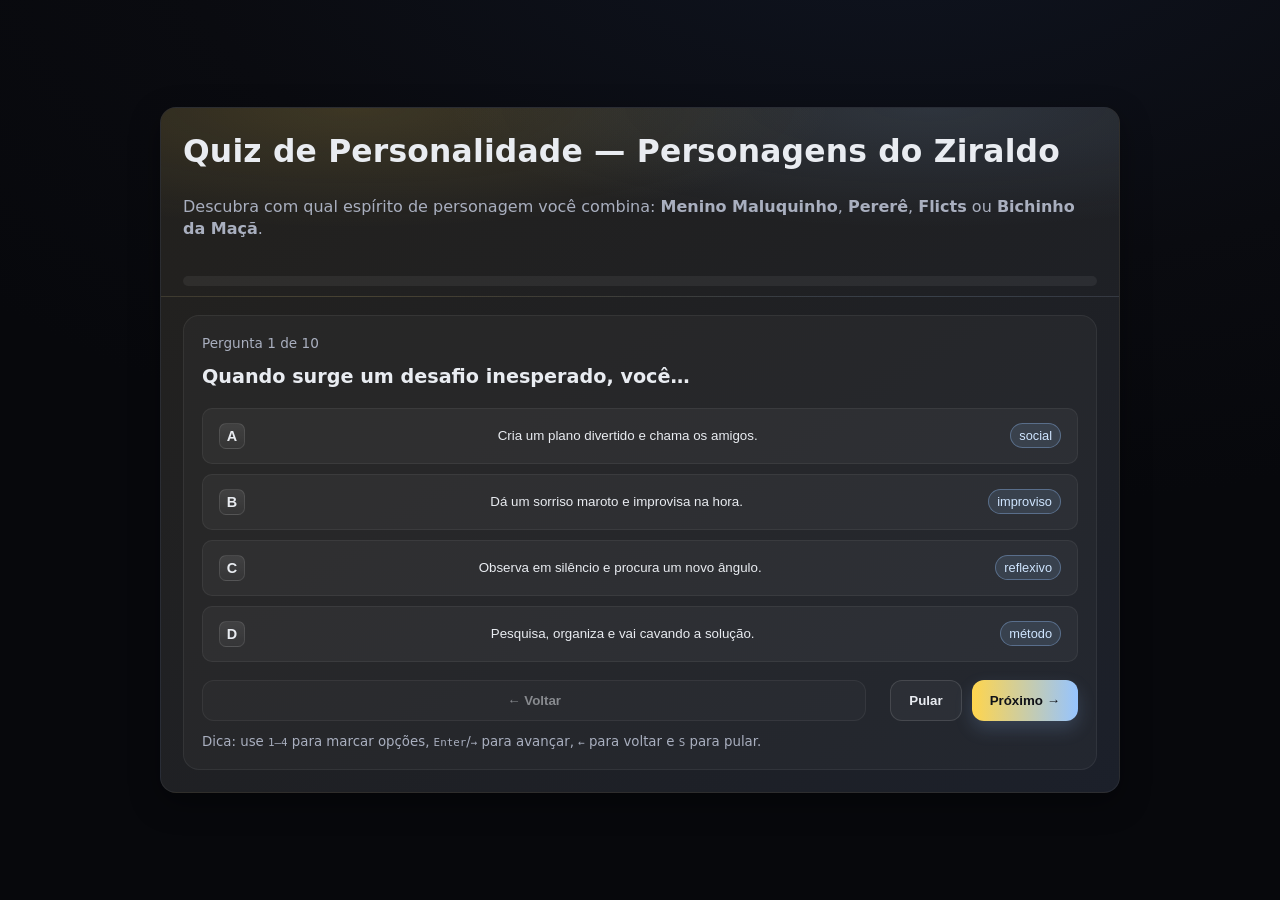
==== quiz.html @ fff54e87 "a" ====
<!DOCTYPE html>
<html lang="pt-BR">
<head>
  <meta charset="utf-8" />
  <meta name="viewport" content="width=device-width, initial-scale=1" />
  <title>Quiz de Personalidade — Personagens do Ziraldo</title>
  <meta name="description" content="Jogo de quiz de personalidade inspirado nos personagens do Ziraldo." />
  <link rel="stylesheet" href="css/quiz.css" />
</head>
<body>
  <div class="wrap">
    <main class="card" role="main" aria-labelledby="quiz-title">
      <header class="header">
        <div class="title" id="quiz-title">Quiz de Personalidade — Personagens do Ziraldo</div>
        <p class="subtitle">
          Descubra com qual espírito de personagem você combina:
          <strong>Menino Maluquinho</strong>, <strong>Pererê</strong>,
          <strong>Flicts</strong> ou <strong>Bichinho da Maçã</strong>.
        </p>
        <div class="progress" aria-label="Progresso">
          <div id="progress-bar"></div>
        </div>
      </header>

      <section class="content">
        <!-- Caixa de Perguntas -->
        <div class="question-box" id="question-box" aria-live="polite">
          <div class="question-index" id="q-index">Pergunta 1 de 10</div>
          <div class="question-text" id="q-text">Carregando…</div>
          <div class="options" id="options">
            <!-- opções via JS -->
          </div>

          <div class="nav">
            <button class="btn secondary" id="prev" aria-label="Voltar (tecla ←)">← Voltar</button>
            <div class="spacer"></div>
            <div class="nav-right">
              <button class="btn secondary" id="skip" aria-label="Pular (tecla S)">Pular</button>
              <button class="btn" id="next" aria-label="Próximo (tecla → ou Enter)">Próximo →</button>
            </div>
          </div>
          <small class="hint">
            Dica: use <kbd>1–4</kbd> para marcar opções, <kbd>Enter</kbd>/<kbd>→</kbd> para avançar,
            <kbd>←</kbd> para voltar e <kbd>S</kbd> para pular.
          </small>
        </div>

        <!-- Resultados -->
        <div class="result" id="result">
          <div class="result-card">
            <div class="result-head">
              <div class="badge" id="res-badge">★</div>
              <div class="result-title" id="res-title">Seu resultado</div>
            </div>
            <div class="result-grid">
              <div class="col">
                <p id="res-desc">Descrição do personagem…</p>
                <div class="traits" id="res-traits">
                  <!-- chips -->
                </div>
              </div>
              <div class="col">
                <div class="share">
                  <button class="btn" id="restart">Jogar de novo</button>
                  <button class="btn secondary" id="copy">Copiar resultado</button>
                </div>
                <small class="muted">
                  Este quiz é uma brincadeira inspirada em temas e personagens do Ziraldo.
                </small>
              </div>
            </div>
          </div>
        </div>
      </section>
    </main>
  </div>

  <script src="js/quiz.js" defer></script>
</body>
</html>
---- css/quiz.css ----
/* ===== Variáveis e reset leve ===== */
:root{
  --bg: #0c0c0f;
  --panel: #12131a;
  --ink: #e9ecf1;
  --muted: #a9afbf;
  --brand: #ffd54d;    /* amarelo suave */
  --brand-2: #96c4ff;  /* azul claro */
  --accent: #ffffff;
  --ok: #00d38f;
  --warn: #ffb74d;
  --err: #ff6e6e;
  --radius: 16px;
  --radius-sm: 10px;
  --shadow: 0 10px 30px rgba(0,0,0,.35);
  --focus: 0 0 0 3px rgba(150,196,255,.35);
  --speed: .28s;
}
*{ box-sizing: border-box; }
html, body{ height: 100%; }
body{
  margin: 0;
  font-family: system-ui, -apple-system, Segoe UI, Roboto, Ubuntu, Cantarell, "Helvetica Neue", Arial, "Noto Sans", "Apple Color Emoji", "Segoe UI Emoji";
  color: var(--ink);
  background: radial-gradient(1200px 600px at 70% -10%, #0f1420 0%, #0a0b10 60%, #07080c 100%) fixed;
  line-height: 1.35;
}
a{ color: var(--brand-2); text-decoration: none; }
a:hover{ text-decoration: underline; }

/* ===== Layout principal ===== */
.wrap{
  min-height: 100dvh;
  display: grid;
  place-items: center;
  padding: 24px;
}
.card{
  width: min(960px, 100%);
  background: linear-gradient(145deg, rgba(255,213,77,.07), rgba(150,196,255,.07)) , var(--panel);
  border: 1px solid rgba(255,255,255,.06);
  border-radius: var(--radius);
  box-shadow: var(--shadow);
  overflow: clip;
}
.header{
  display: grid;
  gap: 8px;
  padding: 22px 22px 10px;
  background:
    radial-gradient(800px 200px at 20% 0%, rgba(255,213,77,.12), transparent 60%),
    radial-gradient(800px 200px at 80% 0%, rgba(150,196,255,.12), transparent 60%),
    transparent;
  border-bottom: 1px solid rgba(255,255,255,.06);
}
.title{
  font-size: clamp(1.2rem, 1rem + 1.2vw, 2rem);
  font-weight: 800;
  letter-spacing: 0.2px;
}
.subtitle{
  color: var(--muted);
  font-size: clamp(.9rem, .8rem + .4vw, 1rem);
}

/* ===== Barra de progresso ===== */
.progress{
  height: 10px;
  background: rgba(255,255,255,.06);
  border-radius: 999px;
  overflow: hidden;
  margin: 12px 0 0;
}
.progress > div{
  height: 100%;
  width: 0%;
  background: linear-gradient(90deg, var(--brand), var(--brand-2));
  transition: width var(--speed) ease;
}

/* ===== Conteúdo ===== */
.content{
  padding: 18px 22px 22px;
  display: grid;
  gap: 16px;
}
.question-box{
  background: rgba(255,255,255,.03);
  border: 1px solid rgba(255,255,255,.06);
  border-radius: var(--radius);
  padding: clamp(14px, 2vw, 18px);
  display: grid;
  gap: 12px;
  transition: transform var(--speed) ease, background var(--speed) ease, border-color var(--speed) ease;
}
.question-index{
  font-size: .85rem;
  color: var(--muted);
}
.question-text{
  font-size: clamp(1rem, .95rem + .4vw, 1.2rem);
  font-weight: 700;
}

/* ===== Opções ===== */
.options{
  display: grid;
  gap: 10px;
  margin-top: 6px;
}
.option{
  display: grid;
  grid-template-columns: auto 1fr auto;
  align-items: center;
  gap: 12px;
  padding: 14px 16px;
  border-radius: var(--radius-sm);
  background: rgba(255,255,255,.04);
  border: 1px solid rgba(255,255,255,.06);
  cursor: pointer;
  user-select: none;
  transition: transform var(--speed) ease, background var(--speed) ease, border-color var(--speed) ease, box-shadow var(--speed) ease;
}
.option:hover{
  transform: translateY(-1px);
  background: rgba(255,255,255,.06);
  border-color: rgba(255,255,255,.12);
  box-shadow: 0 8px 20px rgba(0,0,0,.22);
}
.option:active{ transform: translateY(0); }
.opt-key{
  width: 26px; height: 26px;
  border-radius: 7px;
  display: grid; place-items: center;
  font-weight: 800;
  font-size: .9rem;
  background: linear-gradient(180deg, rgba(255,255,255,.09), rgba(255,255,255,.03));
  border: 1px solid rgba(255,255,255,.1);
  color: var(--ink);
}
.opt-text{ color: var(--ink); }
.opt-tag{
  font-size: .8rem;
  padding: 4px 8px;
  border-radius: 999px;
  background: rgba(150,196,255,.12);
  color: #cfe5ff;
  border: 1px solid rgba(150,196,255,.35);
}

/* ===== Rodapé de navegação ===== */
.nav{
  display: grid;
  grid-template-columns: 1fr auto 1fr;
  gap: 12px;
  align-items: center;
  margin-top: 6px;
}
.nav .spacer{ height: 1px; }
.nav-right{ display:flex; gap:10px; }

.btn{
  appearance: none;
  border: none;
  border-radius: 12px;
  padding: 12px 18px;
  font-weight: 700;
  background: linear-gradient(90deg, var(--brand), var(--brand-2));
  color: #101218;
  cursor: pointer;
  transition: filter var(--speed) ease, transform var(--speed) ease, box-shadow var(--speed) ease;
  box-shadow: 0 8px 18px rgba(150,196,255,.18);
}
.btn:hover{ filter: brightness(1.05); transform: translateY(-1px); }
.btn:active{ transform: translateY(0); }
.btn.secondary{
  background: rgba(255,255,255,.04);
  color: var(--ink);
  border: 1px solid rgba(255,255,255,.12);
  box-shadow: none;
}
.btn[disabled]{ opacity: .5; cursor: not-allowed; }

/* ===== Resultados ===== */
.result{ display: none; padding: 8px 4px 4px; }
.result.show{ display: block; }
.result-card{
  display: grid;
  gap: 12px;
  padding: clamp(16px, 2.2vw, 22px);
  background: linear-gradient(145deg, rgba(0,211,143,.08), rgba(255,183,77,.08));
  border: 1px solid rgba(255,255,255,.08);
  border-radius: var(--radius);
}
.result-head{ display:flex; align-items:center; gap:10px; }
.badge{
  display: inline-grid; place-items: center;
  width: 40px; height: 40px;
  border-radius: 12px;
  background: linear-gradient(180deg, rgba(255,255,255,.12), rgba(255,255,255,.03));
  border: 1px solid rgba(255,255,255,.12);
  font-weight: 900;
  font-size: 1rem;
}
.result-title{
  font-size: clamp(1.1rem, 1rem + .8vw, 1.6rem);
  font-weight: 900;
  line-height: 1.15;
}
.result-grid{
  display: grid;
  gap: 10px;
  grid-template-columns: 1fr;
}
.result-grid .col{
  background: rgba(255,255,255,.03);
  border: 1px solid rgba(255,255,255,.06);
  border-radius: var(--radius-sm);
  padding: 12px;
}
.traits{
  display: flex; flex-wrap: wrap; gap: 8px;
  margin-top: 6px;
}
.chip{
  padding: 6px 10px;
  font-size: .85rem;
  border-radius: 999px;
  border: 1px solid rgba(255,255,255,.12);
  background: rgba(255,255,255,.05);
}
.share{
  display: grid; gap: 10px;
  grid-template-columns: 1fr;
}

/* ===== Utilitários ===== */
.muted{ color: var(--muted); display:block; margin-top:6px; }
.hint{ color: var(--muted); }

/* ===== Acessibilidade ===== */
:focus-visible{ outline: none; box-shadow: var(--focus); }

/* ===== Responsividade ===== */
@media (min-width: 720px){
  .result-grid{ grid-template-columns: 1.2fr .8fr; }
  .nav{ grid-template-columns: 1fr auto auto; }
}
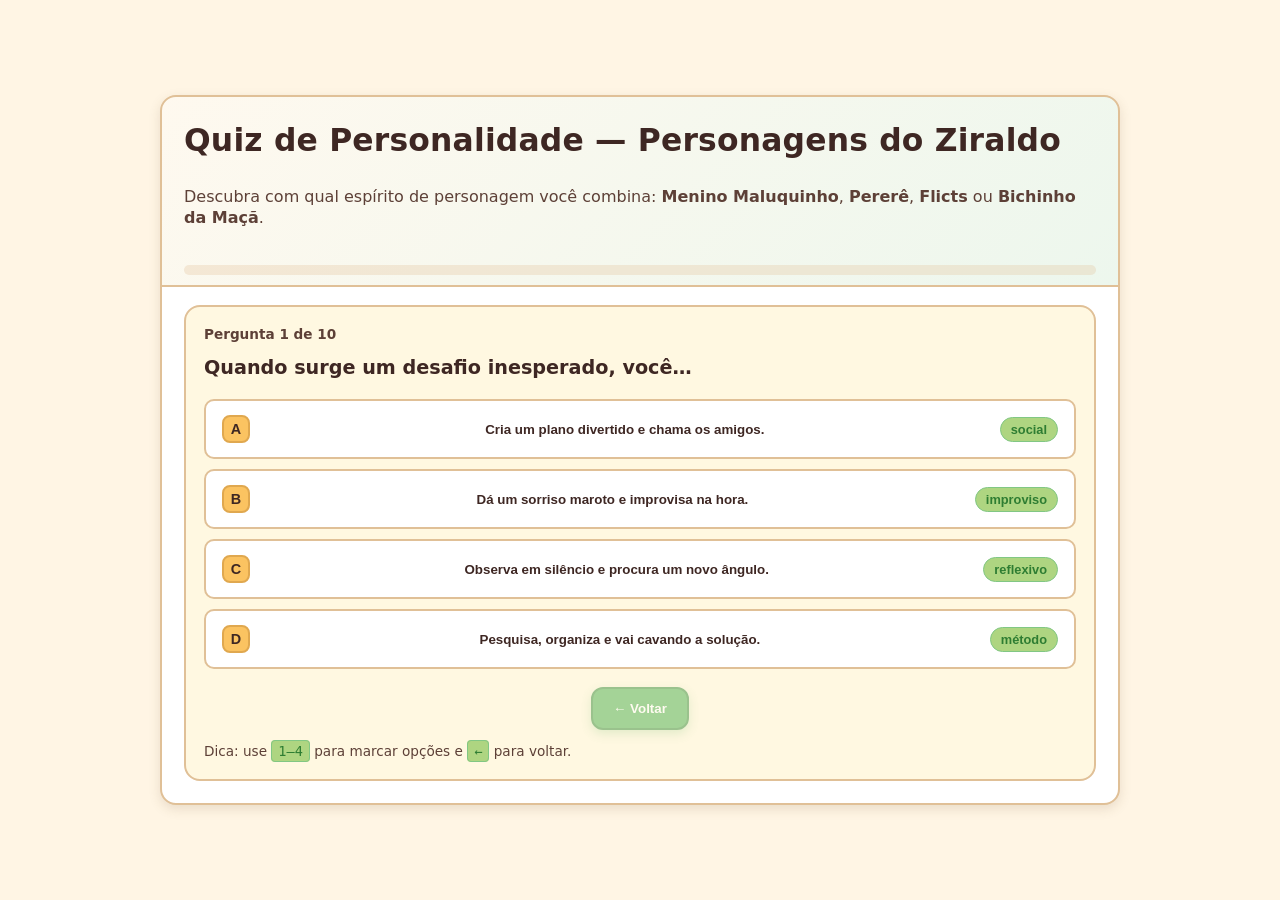
==== commit 000c787c: "jogoFinal?" ====
--- a/quiz.html
+++ b/quiz.html
@@ -33,15 +33,9 @@
 
           <div class="nav">
             <button class="btn secondary" id="prev" aria-label="Voltar (tecla ←)">← Voltar</button>
-            <div class="spacer"></div>
-            <div class="nav-right">
-              <button class="btn secondary" id="skip" aria-label="Pular (tecla S)">Pular</button>
-              <button class="btn" id="next" aria-label="Próximo (tecla → ou Enter)">Próximo →</button>
-            </div>
           </div>
           <small class="hint">
-            Dica: use <kbd>1–4</kbd> para marcar opções, <kbd>Enter</kbd>/<kbd>→</kbd> para avançar,
-            <kbd>←</kbd> para voltar e <kbd>S</kbd> para pular.
+            Dica: use <kbd>1–4</kbd> para marcar opções e <kbd>←</kbd> para voltar.
           </small>
         </div>
 
--- a/css/quiz.css
+++ b/css/quiz.css
@@ -1,28 +1,29 @@
 /* ===== Variáveis e reset leve ===== */
 :root{
-  --bg: #0c0c0f;
-  --panel: #12131a;
-  --ink: #e9ecf1;
-  --muted: #a9afbf;
-  --brand: #ffd54d;    /* amarelo suave */
-  --brand-2: #96c4ff;  /* azul claro */
-  --accent: #ffffff;
-  --ok: #00d38f;
-  --warn: #ffb74d;
-  --err: #ff6e6e;
+  --bg: #FFF5E4;           /* bege suave */
+  --panel: #FFFFFF;        /* branco limpo */
+  --ink: #3E2723;          /* marrom escuro */
+  --muted: #5D4037;        /* marrom médio */
+  --brand: #FBC361;        /* amarelo do banner */
+  --brand-2: #4CAF50;      /* verde alegre */
+  --accent: #81C784;       /* verde menta hover */
+  --ok: #AED581;           /* verde pastel */
+  --warn: #FBC361;
+  --err: #E57373;
+  --border: #E0C097;       /* borda amarelada */
   --radius: 16px;
   --radius-sm: 10px;
-  --shadow: 0 10px 30px rgba(0,0,0,.35);
-  --focus: 0 0 0 3px rgba(150,196,255,.35);
+  --shadow: 0 4px 12px rgba(108, 78, 49, 0.15);
+  --focus: 0 0 0 3px rgba(251, 195, 97, 0.3);
   --speed: .28s;
 }
 *{ box-sizing: border-box; }
 html, body{ height: 100%; }
 body{
   margin: 0;
-  font-family: system-ui, -apple-system, Segoe UI, Roboto, Ubuntu, Cantarell, "Helvetica Neue", Arial, "Noto Sans", "Apple Color Emoji", "Segoe UI Emoji";
-  color: var(--ink);
-  background: radial-gradient(1200px 600px at 70% -10%, #0f1420 0%, #0a0b10 60%, #07080c 100%) fixed;
+  font-family: 'Comic Sans MS', system-ui, -apple-system, Segoe UI, Roboto, Ubuntu, Cantarell, sans-serif;
+  color: var(--ink);
+  background: var(--bg);
   line-height: 1.35;
 }
 a{ color: var(--brand-2); text-decoration: none; }
@@ -37,8 +38,8 @@
 }
 .card{
   width: min(960px, 100%);
-  background: linear-gradient(145deg, rgba(255,213,77,.07), rgba(150,196,255,.07)) , var(--panel);
-  border: 1px solid rgba(255,255,255,.06);
+  background: var(--panel);
+  border: 2px solid var(--border);
   border-radius: var(--radius);
   box-shadow: var(--shadow);
   overflow: clip;
@@ -47,16 +48,14 @@
   display: grid;
   gap: 8px;
   padding: 22px 22px 10px;
-  background:
-    radial-gradient(800px 200px at 20% 0%, rgba(255,213,77,.12), transparent 60%),
-    radial-gradient(800px 200px at 80% 0%, rgba(150,196,255,.12), transparent 60%),
-    transparent;
-  border-bottom: 1px solid rgba(255,255,255,.06);
+  background: linear-gradient(135deg, rgba(251, 195, 97, 0.1), rgba(76, 175, 80, 0.1));
+  border-bottom: 2px solid var(--border);
 }
 .title{
   font-size: clamp(1.2rem, 1rem + 1.2vw, 2rem);
   font-weight: 800;
   letter-spacing: 0.2px;
+  color: var(--ink);
 }
 .subtitle{
   color: var(--muted);
@@ -66,7 +65,7 @@
 /* ===== Barra de progresso ===== */
 .progress{
   height: 10px;
-  background: rgba(255,255,255,.06);
+  background: rgba(224, 192, 151, 0.3);
   border-radius: 999px;
   overflow: hidden;
   margin: 12px 0 0;
@@ -85,8 +84,8 @@
   gap: 16px;
 }
 .question-box{
-  background: rgba(255,255,255,.03);
-  border: 1px solid rgba(255,255,255,.06);
+  background: #FFF8E1;
+  border: 2px solid var(--border);
   border-radius: var(--radius);
   padding: clamp(14px, 2vw, 18px);
   display: grid;
@@ -96,10 +95,12 @@
 .question-index{
   font-size: .85rem;
   color: var(--muted);
+  font-weight: 600;
 }
 .question-text{
   font-size: clamp(1rem, .95rem + .4vw, 1.2rem);
   font-weight: 700;
+  color: var(--ink);
 }
 
 /* ===== Opções ===== */
@@ -115,44 +116,44 @@
   gap: 12px;
   padding: 14px 16px;
   border-radius: var(--radius-sm);
-  background: rgba(255,255,255,.04);
-  border: 1px solid rgba(255,255,255,.06);
+  background: #FFFFFF;
+  border: 2px solid var(--border);
   cursor: pointer;
   user-select: none;
   transition: transform var(--speed) ease, background var(--speed) ease, border-color var(--speed) ease, box-shadow var(--speed) ease;
 }
 .option:hover{
-  transform: translateY(-1px);
-  background: rgba(255,255,255,.06);
-  border-color: rgba(255,255,255,.12);
-  box-shadow: 0 8px 20px rgba(0,0,0,.22);
+  transform: translateY(-2px);
+  background: #FFF8E1;
+  border-color: var(--brand);
+  box-shadow: 0 6px 16px rgba(251, 195, 97, 0.25);
 }
 .option:active{ transform: translateY(0); }
 .opt-key{
-  width: 26px; height: 26px;
-  border-radius: 7px;
+  width: 28px; height: 28px;
+  border-radius: 8px;
   display: grid; place-items: center;
   font-weight: 800;
   font-size: .9rem;
-  background: linear-gradient(180deg, rgba(255,255,255,.09), rgba(255,255,255,.03));
-  border: 1px solid rgba(255,255,255,.1);
-  color: var(--ink);
-}
-.opt-text{ color: var(--ink); }
+  background: var(--brand);
+  border: 2px solid #E0A84F;
+  color: #3E2723;
+}
+.opt-text{ color: var(--ink); font-weight: 600; }
 .opt-tag{
   font-size: .8rem;
-  padding: 4px 8px;
+  padding: 4px 10px;
   border-radius: 999px;
-  background: rgba(150,196,255,.12);
-  color: #cfe5ff;
-  border: 1px solid rgba(150,196,255,.35);
+  background: var(--ok);
+  color: #2E7D32;
+  border: 1px solid #81C784;
+  font-weight: 600;
 }
 
 /* ===== Rodapé de navegação ===== */
 .nav{
-  display: grid;
-  grid-template-columns: 1fr auto 1fr;
-  gap: 12px;
+  display: flex;
+  justify-content: center;
   align-items: center;
   margin-top: 6px;
 }
@@ -163,21 +164,31 @@
   appearance: none;
   border: none;
   border-radius: 12px;
-  padding: 12px 18px;
+  padding: 12px 20px;
   font-weight: 700;
-  background: linear-gradient(90deg, var(--brand), var(--brand-2));
-  color: #101218;
+  font-family: 'Comic Sans MS', sans-serif;
+  background: var(--brand);
+  color: #3E2723;
   cursor: pointer;
-  transition: filter var(--speed) ease, transform var(--speed) ease, box-shadow var(--speed) ease;
-  box-shadow: 0 8px 18px rgba(150,196,255,.18);
-}
-.btn:hover{ filter: brightness(1.05); transform: translateY(-1px); }
+  transition: all var(--speed) ease;
+  box-shadow: 0 4px 10px rgba(251, 195, 97, 0.3);
+  border: 2px solid #E0A84F;
+}
+.btn:hover{ 
+  background: #E0A84F; 
+  transform: translateY(-2px); 
+  box-shadow: 0 6px 16px rgba(251, 195, 97, 0.4);
+}
 .btn:active{ transform: translateY(0); }
 .btn.secondary{
-  background: rgba(255,255,255,.04);
-  color: var(--ink);
-  border: 1px solid rgba(255,255,255,.12);
-  box-shadow: none;
+  background: var(--brand-2);
+  color: #FFFFFF;
+  border: 2px solid #388E3C;
+  box-shadow: 0 4px 10px rgba(76, 175, 80, 0.3);
+}
+.btn.secondary:hover{
+  background: var(--accent);
+  border-color: #66BB6A;
 }
 .btn[disabled]{ opacity: .5; cursor: not-allowed; }
 
@@ -188,24 +199,33 @@
   display: grid;
   gap: 12px;
   padding: clamp(16px, 2.2vw, 22px);
-  background: linear-gradient(145deg, rgba(0,211,143,.08), rgba(255,183,77,.08));
-  border: 1px solid rgba(255,255,255,.08);
+  background: linear-gradient(135deg, rgba(174, 213, 129, 0.15), rgba(251, 195, 97, 0.15));
+  border: 2px solid var(--border);
   border-radius: var(--radius);
+  box-shadow: var(--shadow);
 }
 .result-head{ display:flex; align-items:center; gap:10px; }
 .badge{
-  display: inline-grid; place-items: center;
-  width: 40px; height: 40px;
+  display: inline-grid; 
+  place-items: center;
+  width: 80px; 
+  height: 80px;
   border-radius: 12px;
-  background: linear-gradient(180deg, rgba(255,255,255,.12), rgba(255,255,255,.03));
-  border: 1px solid rgba(255,255,255,.12);
-  font-weight: 900;
-  font-size: 1rem;
+  background: var(--brand);
+  border: 3px solid #E0A84F;
+  overflow: hidden;
+  padding: 4px;
+}
+.badge img{
+  width: 100%;
+  height: 100%;
+  object-fit: contain;
 }
 .result-title{
   font-size: clamp(1.1rem, 1rem + .8vw, 1.6rem);
   font-weight: 900;
   line-height: 1.15;
+  color: var(--ink);
 }
 .result-grid{
   display: grid;
@@ -213,21 +233,23 @@
   grid-template-columns: 1fr;
 }
 .result-grid .col{
-  background: rgba(255,255,255,.03);
-  border: 1px solid rgba(255,255,255,.06);
+  background: #FFFFFF;
+  border: 2px solid var(--border);
   border-radius: var(--radius-sm);
-  padding: 12px;
+  padding: 14px;
 }
 .traits{
   display: flex; flex-wrap: wrap; gap: 8px;
-  margin-top: 6px;
+  margin-top: 8px;
 }
 .chip{
-  padding: 6px 10px;
+  padding: 6px 12px;
   font-size: .85rem;
   border-radius: 999px;
-  border: 1px solid rgba(255,255,255,.12);
-  background: rgba(255,255,255,.05);
+  border: 2px solid var(--ok);
+  background: rgba(174, 213, 129, 0.2);
+  color: #2E7D32;
+  font-weight: 600;
 }
 .share{
   display: grid; gap: 10px;
@@ -236,7 +258,16 @@
 
 /* ===== Utilitários ===== */
 .muted{ color: var(--muted); display:block; margin-top:6px; }
-.hint{ color: var(--muted); }
+.hint{ color: var(--muted); font-size: .85rem; }
+kbd{
+  padding: 2px 6px;
+  background: var(--ok);
+  border-radius: 4px;
+  font-family: monospace;
+  font-size: .85rem;
+  color: #2E7D32;
+  border: 1px solid #81C784;
+}
 
 /* ===== Acessibilidade ===== */
 :focus-visible{ outline: none; box-shadow: var(--focus); }
@@ -246,3 +277,10 @@
   .result-grid{ grid-template-columns: 1.2fr .8fr; }
   .nav{ grid-template-columns: 1fr auto auto; }
 }
+
+@media (max-width: 480px) {
+  .card{ border-width: 1px; }
+  .question-box{ border-width: 1px; }
+  .option{ border-width: 1px; padding: 10px 12px; }
+  .btn{ padding: 10px 16px; font-size: .9rem; }
+}
